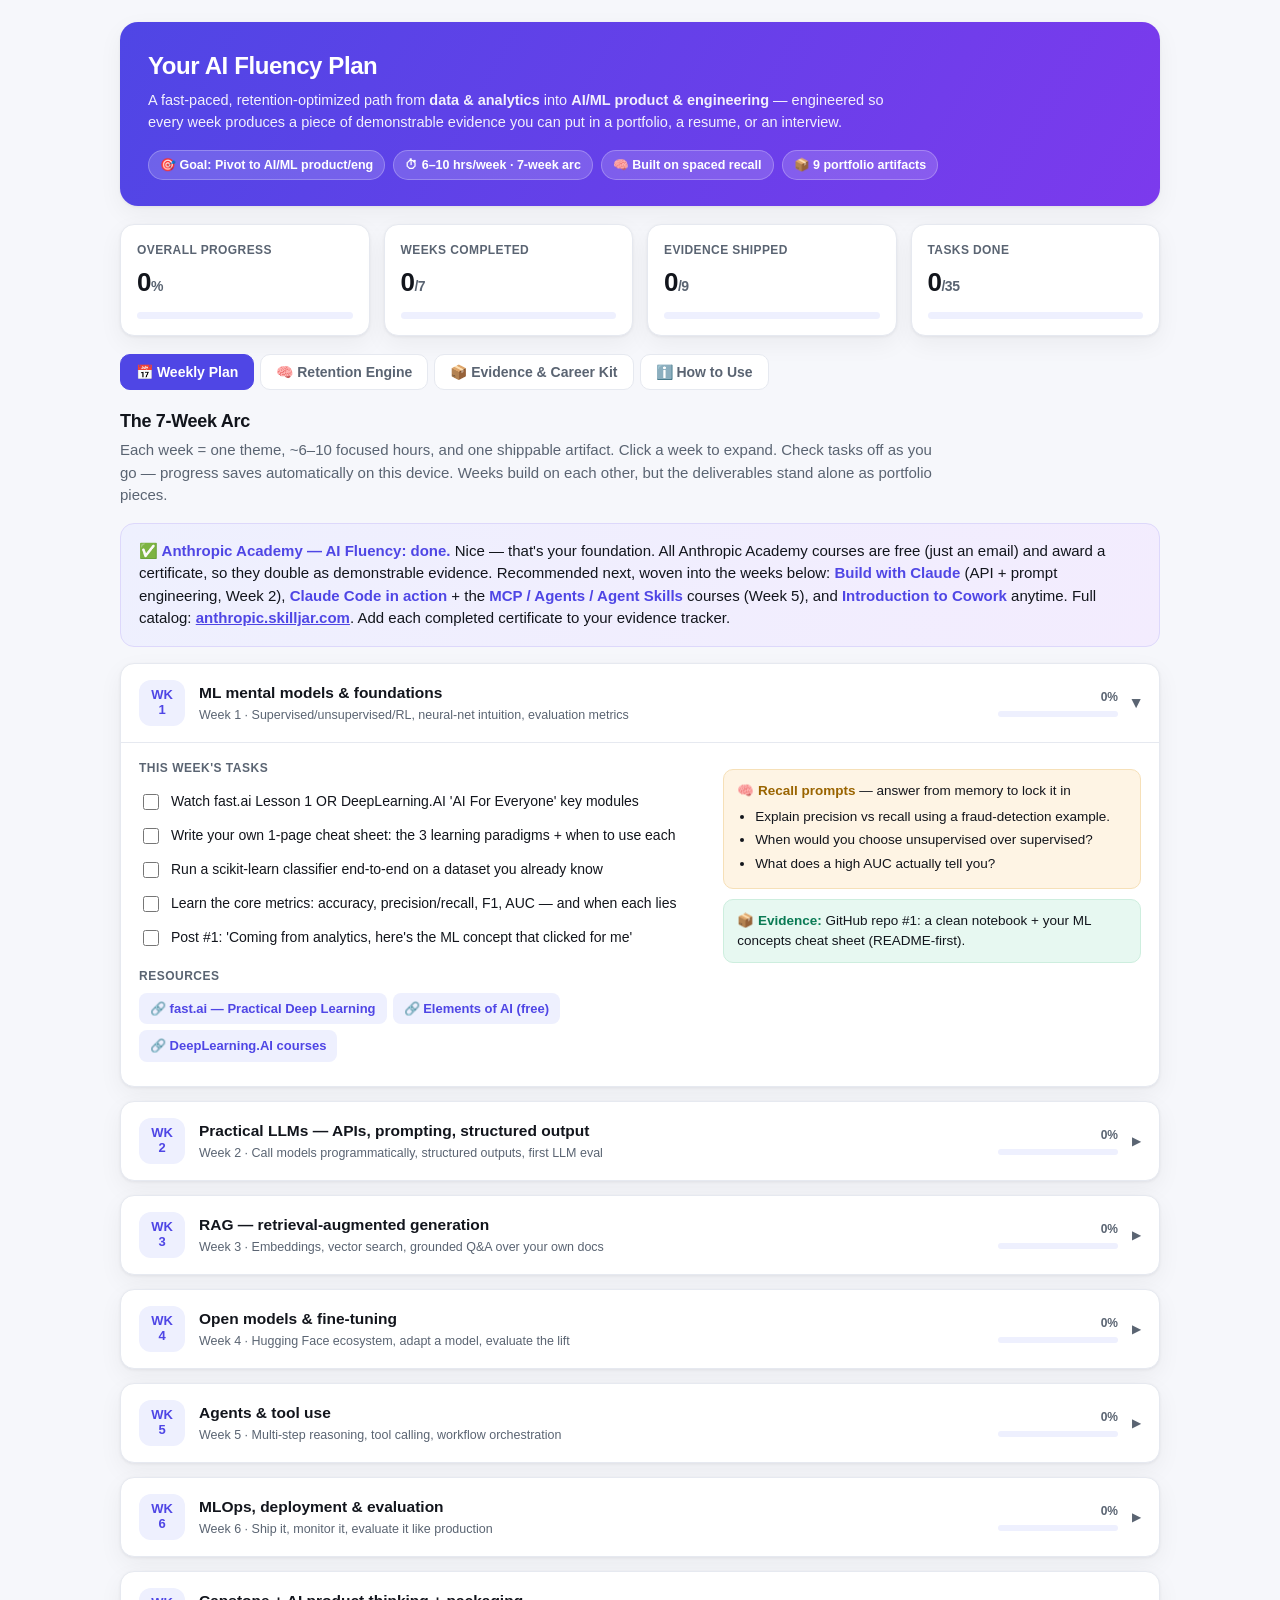
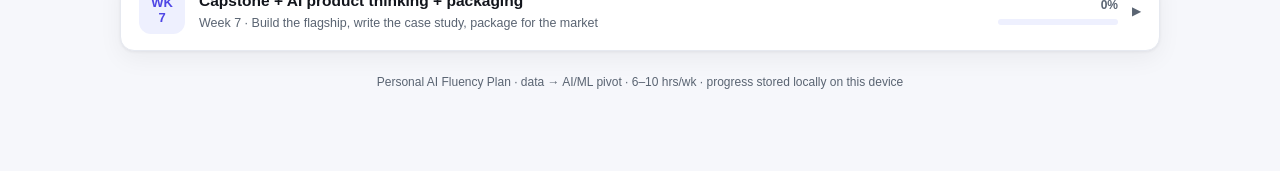
==== ai-fluency-plan.html @ b5ba2427 "chore: add three AI HTML files" ====
<!DOCTYPE html>
<html lang="en">
<head>
<meta charset="UTF-8">
<meta name="viewport" content="width=device-width, initial-scale=1.0">
<title>AI Fluency Plan — Data → AI/ML</title>
<style>
  :root{
    color-scheme: light;
    --bg:#f6f7fb; --card:#ffffff; --ink:#12151c; --sub:#5a6472;
    --line:#e6e9f0; --brand:#4f46e5; --brand2:#7c3aed; --brand-soft:#eef0fe;
    --green:#10b981; --green-soft:#e7f8f1; --amber:#f59e0b; --amber-soft:#fef4e4;
    --blue:#2563eb; --shadow:0 1px 3px rgba(18,21,28,.06),0 8px 24px rgba(18,21,28,.05);
  }
  *{box-sizing:border-box}
  body{margin:0;background:var(--bg);color:var(--ink);font-family:-apple-system,BlinkMacSystemFont,"Segoe UI",Roboto,Helvetica,Arial,sans-serif;line-height:1.5;font-size:15px}
  .wrap{max-width:1080px;margin:0 auto;padding:22px 20px 80px}
  header.hero{background:linear-gradient(120deg,#4f46e5,#7c3aed);color:#fff;border-radius:18px;padding:26px 28px;box-shadow:var(--shadow)}
  header.hero h1{margin:0 0 6px;font-size:24px;letter-spacing:-.4px}
  header.hero p{margin:0;opacity:.92;font-size:14.5px;max-width:760px}
  .hero-meta{display:flex;flex-wrap:wrap;gap:8px;margin-top:16px}
  .chip{background:rgba(255,255,255,.16);border:1px solid rgba(255,255,255,.25);padding:5px 11px;border-radius:999px;font-size:12.5px;font-weight:600}
  .kpis{display:grid;grid-template-columns:repeat(4,1fr);gap:14px;margin:18px 0}
  .kpi{background:var(--card);border:1px solid var(--line);border-radius:14px;padding:16px;box-shadow:var(--shadow)}
  .kpi .lab{font-size:12px;color:var(--sub);font-weight:600;text-transform:uppercase;letter-spacing:.4px}
  .kpi .val{font-size:26px;font-weight:800;letter-spacing:-.5px;margin-top:4px}
  .kpi .val span{font-size:14px;color:var(--sub);font-weight:600}
  .bar{height:7px;background:var(--brand-soft);border-radius:99px;overflow:hidden;margin-top:10px}
  .bar>i{display:block;height:100%;background:linear-gradient(90deg,var(--brand),var(--brand2));width:0;transition:width .5s}
  nav.tabs{display:flex;gap:6px;flex-wrap:wrap;margin:6px 0 18px}
  nav.tabs button{border:1px solid var(--line);background:var(--card);color:var(--sub);padding:9px 15px;border-radius:10px;font-size:14px;font-weight:600;cursor:pointer;transition:.15s}
  nav.tabs button:hover{border-color:#cfd4e2}
  nav.tabs button.active{background:var(--brand);border-color:var(--brand);color:#fff}
  section.panel{display:none;animation:fade .25s}
  section.panel.active{display:block}
  @keyframes fade{from{opacity:0;transform:translateY(4px)}to{opacity:1}}
  h2.sec{font-size:18px;margin:4px 0 4px;letter-spacing:-.3px}
  p.lead{color:var(--sub);margin:0 0 16px;max-width:820px}
  .week{background:var(--card);border:1px solid var(--line);border-radius:14px;margin-bottom:14px;box-shadow:var(--shadow);overflow:hidden}
  .week>.head{display:flex;align-items:center;gap:14px;padding:16px 18px;cursor:pointer;user-select:none}
  .wk-num{flex:0 0 auto;width:46px;height:46px;border-radius:12px;background:var(--brand-soft);color:var(--brand);display:flex;align-items:center;justify-content:center;font-weight:800;font-size:13px;text-align:center;line-height:1.1}
  .wk-title{flex:1;min-width:0}
  .wk-title h3{margin:0;font-size:15.5px}
  .wk-title .meta{color:var(--sub);font-size:12.5px;margin-top:2px}
  .wk-prog{flex:0 0 120px;text-align:right}
  .wk-prog .p{font-size:12px;color:var(--sub);font-weight:700}
  .mini{height:6px;background:var(--brand-soft);border-radius:99px;overflow:hidden;margin-top:5px}
  .mini>i{display:block;height:100%;background:linear-gradient(90deg,var(--green),#34d399);width:0;transition:width .4s}
  .caret{flex:0 0 auto;color:var(--sub);transition:.2s;font-size:12px}
  .week.open .caret{transform:rotate(90deg)}
  .week>.body{display:none;padding:2px 18px 18px;border-top:1px solid var(--line)}
  .week.open>.body{display:block}
  .grid2{display:grid;grid-template-columns:1.35fr 1fr;gap:20px;margin-top:14px}
  .block h4{margin:0 0 8px;font-size:12px;text-transform:uppercase;letter-spacing:.5px;color:var(--sub)}
  ul.checks{list-style:none;padding:0;margin:0}
  ul.checks li{display:flex;gap:9px;align-items:flex-start;padding:6px 0;font-size:14px}
  ul.checks li input{margin-top:3px;width:16px;height:16px;accent-color:var(--brand);cursor:pointer;flex:0 0 auto}
  ul.checks li label{cursor:pointer}
  ul.checks li.done label{text-decoration:line-through;color:var(--sub)}
  .res a{display:inline-flex;align-items:center;gap:6px;background:var(--brand-soft);color:var(--brand);text-decoration:none;padding:6px 11px;border-radius:8px;font-size:13px;font-weight:600;margin:0 6px 6px 0}
  .res a:hover{background:#e2e5fd}
  .evidence{background:var(--green-soft);border:1px solid #cdeede;border-radius:10px;padding:11px 13px;font-size:13.5px;margin-top:10px}
  .evidence b{color:#0a7a54}
  .recall{background:var(--amber-soft);border:1px solid #f6e0b8;border-radius:10px;padding:11px 13px;font-size:13.5px;margin-top:10px}
  .recall b{color:#9a6400}
  .recall ul{margin:6px 0 0;padding-left:18px}
  .recall li{margin:3px 0}
  .cards{display:grid;grid-template-columns:repeat(2,1fr);gap:14px}
  .info{background:var(--card);border:1px solid var(--line);border-radius:14px;padding:16px 18px;box-shadow:var(--shadow)}
  .info h3{margin:0 0 6px;font-size:15px}
  .info p{margin:0;color:var(--sub);font-size:13.5px}
  .info ul{margin:8px 0 0;padding-left:18px;font-size:13.5px}
  .info ul li{margin:5px 0}
  table.srt{width:100%;border-collapse:collapse;font-size:13.5px;margin-top:6px}
  table.srt th,table.srt td{text-align:left;padding:9px 10px;border-bottom:1px solid var(--line)}
  table.srt th{font-size:11.5px;text-transform:uppercase;letter-spacing:.4px;color:var(--sub)}
  .port li{display:flex;gap:10px;align-items:flex-start;padding:11px 0;border-bottom:1px solid var(--line);font-size:14px}
  .port li:last-child{border:none}
  .port input{margin-top:2px;width:17px;height:17px;accent-color:var(--green);cursor:pointer;flex:0 0 auto}
  .port .t{font-weight:600}
  .port .d{color:var(--sub);font-size:13px;margin-top:2px}
  .port li.done .t{text-decoration:line-through;color:var(--sub)}
  .foot{margin-top:22px;text-align:center;color:var(--sub);font-size:12px}
  .resetbtn{background:none;border:1px solid var(--line);color:var(--sub);padding:6px 12px;border-radius:8px;font-size:12px;cursor:pointer}
  .callout{background:linear-gradient(120deg,#eef0fe,#f3ecfe);border:1px solid #ddd8fb;border-radius:14px;padding:16px 18px;margin-bottom:16px}
  .callout b{color:var(--brand)}
  @media(max-width:760px){.kpis{grid-template-columns:repeat(2,1fr)}.grid2{grid-template-columns:1fr}.cards{grid-template-columns:1fr}.wk-prog{flex-basis:80px}}
</style>
</head>
<body>
<div class="wrap">
  <header class="hero">
    <h1>Your AI Fluency Plan</h1>
    <p>A fast-paced, retention-optimized path from <b>data &amp; analytics</b> into <b>AI/ML product &amp; engineering</b> — engineered so every week produces a piece of demonstrable evidence you can put in a portfolio, a resume, or an interview.</p>
    <div class="hero-meta">
      <span class="chip">🎯 Goal: Pivot to AI/ML product/eng</span>
      <span class="chip">⏱ 6–10 hrs/week · 7-week arc</span>
      <span class="chip">🧠 Built on spaced recall</span>
      <span class="chip">📦 9 portfolio artifacts</span>
    </div>
  </header>

  <div class="kpis">
    <div class="kpi"><div class="lab">Overall progress</div><div class="val" id="kOverall">0<span>%</span></div><div class="bar"><i id="kOverallBar"></i></div></div>
    <div class="kpi"><div class="lab">Weeks completed</div><div class="val" id="kWeeks">0<span>/7</span></div><div class="bar"><i id="kWeeksBar"></i></div></div>
    <div class="kpi"><div class="lab">Evidence shipped</div><div class="val" id="kPort">0<span>/9</span></div><div class="bar"><i id="kPortBar"></i></div></div>
    <div class="kpi"><div class="lab">Tasks done</div><div class="val" id="kTasks">0<span>/0</span></div><div class="bar"><i id="kTasksBar"></i></div></div>
  </div>

  <nav class="tabs">
    <button class="active" data-tab="plan">📅 Weekly Plan</button>
    <button data-tab="retain">🧠 Retention Engine</button>
    <button data-tab="port">📦 Evidence &amp; Career Kit</button>
    <button data-tab="how">ℹ️ How to Use</button>
  </nav>

  <section class="panel active" id="plan">
    <h2 class="sec">The 7-Week Arc</h2>
    <p class="lead">Each week = one theme, ~6–10 focused hours, and one shippable artifact. Click a week to expand. Check tasks off as you go — progress saves automatically on this device. Weeks build on each other, but the deliverables stand alone as portfolio pieces.</p>
    <div class="callout">
      <b>✅ Anthropic Academy — AI Fluency: done.</b> Nice — that's your foundation. All Anthropic Academy courses are free (just an email) and award a certificate, so they double as demonstrable evidence. Recommended next, woven into the weeks below: <b>Build with Claude</b> (API + prompt engineering, Week 2), <b>Claude Code in action</b> + the <b>MCP / Agents / Agent Skills</b> courses (Week 5), and <b>Introduction to Cowork</b> anytime. Full catalog: <a href="https://anthropic.skilljar.com/" target="_blank" rel="noopener" style="color:var(--brand);font-weight:700">anthropic.skilljar.com</a>. Add each completed certificate to your evidence tracker.
    </div>
    <div id="weeks"></div>
  </section>

  <section class="panel" id="retain">
    <h2 class="sec">Retention Engine — learn fast <em>and</em> keep it</h2>
    <p class="lead">Speed without retention is wasted effort. This plan bakes in four evidence-based mechanisms. The single highest-leverage habit: after every session, spend 10 minutes recalling from memory before you look at notes.</p>

    <div class="callout">
      <b>The daily 4-step loop (≈90 min/session, 4 sessions/week):</b> 1) Warm-up — 5-min recall of last session from memory. 2) Learn — one focused concept or build. 3) Do — apply it in code immediately, no passive watching. 4) Encode — write a 3-sentence "what I learned + where it breaks" note and schedule a review.
    </div>

    <div class="cards">
      <div class="info">
        <h3>1 · Active recall &gt; re-reading</h3>
        <p>Testing yourself is the strongest driver of long-term memory. Never re-watch a lecture — close it and reconstruct it.</p>
        <ul>
          <li>End each session by answering that week's recall prompts <em>from memory</em>.</li>
          <li>Keep a running "questions I couldn't answer" list — that's your next study target.</li>
          <li>Turn key facts into flashcards (Anki) — 10 high-quality cards/week max.</li>
        </ul>
      </div>
      <div class="info">
        <h3>2 · Spaced repetition</h3>
        <p>Review on an expanding schedule so memories are refreshed just before they fade. Apply to each week's core concepts.</p>
        <table class="srt">
          <tr><th>Review</th><th>When</th><th>How (≈10 min)</th></tr>
          <tr><td>R1</td><td>Day +1</td><td>Recall prompts from memory</td></tr>
          <tr><td>R2</td><td>Day +3</td><td>Re-run the code from scratch</td></tr>
          <tr><td>R3</td><td>Day +7</td><td>Explain it to someone / a post</td></tr>
          <tr><td>R4</td><td>Day +21</td><td>Apply it in a new mini-context</td></tr>
        </table>
      </div>
      <div class="info">
        <h3>3 · Learn by building (project-first)</h3>
        <p>Your data background means you learn fastest by shipping. Every week's concept is anchored to a concrete build, not a certificate. The build <em>is</em> the study.</p>
        <ul>
          <li>Type the code yourself — never copy-paste whole notebooks.</li>
          <li>Deliberately break it, then fix it. Debugging cements understanding.</li>
          <li>Push every build to GitHub the same day.</li>
        </ul>
      </div>
      <div class="info">
        <h3>4 · Teach it (Feynman + build-in-public)</h3>
        <p>Explaining forces you to find the gaps — and doubles as career evidence: a public learning trail is itself a hiring signal.</p>
        <ul>
          <li>One short LinkedIn/blog post per week: "What I built + one thing that surprised me."</li>
          <li>If you can't explain it simply, you haven't learned it yet — go back.</li>
          <li>Interleave: mix old and new topics in each recall so retrieval stays effortful (that's the point).</li>
        </ul>
      </div>
    </div>
  </section>

  <section class="panel" id="port">
    <h2 class="sec">Demonstrable Evidence Tracker</h2>
    <p class="lead">These are artifacts a hiring manager can actually click. Ship them as you finish the matching weeks — by week 7 you have a coherent portfolio telling one story: <em>a data pro who can build, deploy, and reason about AI products.</em></p>
    <div class="info" style="margin-bottom:16px"><ul class="port" id="portList"></ul></div>

    <h2 class="sec">Career-Move Kit</h2>
    <p class="lead">Turn the artifacts into offers.</p>
    <div class="cards">
      <div class="info">
        <h3>Positioning</h3>
        <p>Your edge in 2026 isn't raw AI skill — it's the <b>intersection of AI + your domain analytics expertise</b>. Lead with that everywhere.</p>
        <ul>
          <li>Headline: "Data/analytics pro building production AI — RAG, LLM apps, evals."</li>
          <li>Reframe past analytics wins as AI-adjacent: data quality, metrics, experimentation.</li>
        </ul>
      </div>
      <div class="info">
        <h3>Proof pieces to link</h3>
        <ul>
          <li>GitHub with 4–5 clean, README-first repos.</li>
          <li>One deployed live demo (Hugging Face Spaces / Streamlit).</li>
          <li>A capstone case study written like a PRD: problem → data → model → eval → impact.</li>
        </ul>
      </div>
      <div class="info">
        <h3>For the AI Product path</h3>
        <ul>
          <li>Speak MLOps, feedback loops, eval, and data quality fluently.</li>
          <li>Write one "AI feature spec": scope, risks, metrics, guardrails.</li>
          <li>Practice the "how would you evaluate this model?" interview question.</li>
        </ul>
      </div>
      <div class="info">
        <h3>For the AI Eng path</h3>
        <ul>
          <li>Depth on Python, one cloud (AWS/GCP/Azure), Docker, and a CI step.</li>
          <li>Show a served model + monitoring, not just a notebook.</li>
          <li>Do a few LLM/ML system-design mocks before applying.</li>
        </ul>
      </div>
    </div>
  </section>

  <section class="panel" id="how">
    <h2 class="sec">How to run this plan</h2>
    <div class="info" style="margin-bottom:14px">
      <ul>
        <li><b>Cadence:</b> 4 sessions/week × ~90 min + one 1-hour weekly review/ship ≈ 7 hrs — the middle of your 6–10 range, with room to push.</li>
        <li><b>Non-negotiable:</b> every week ends with something pushed to GitHub and one public post. No shipping, no moving on.</li>
        <li><b>Progress saves</b> to this browser automatically. Re-open the artifact anytime and hit <b>Reload</b> in the header to refresh.</li>
        <li><b>Order matters</b> for weeks 1–4 (they compound). Weeks 5–6 can swap by target role: Agents-heavy for product, MLOps-heavy for engineering.</li>
        <li><b>Stuck?</b> Timebox debugging to 30 min, then write down the blocker and move on — recalling the blocker is itself learning.</li>
      </ul>
    </div>
    <div style="text-align:right"><button class="resetbtn" id="reset">Reset all progress</button></div>
  </section>

  <div class="foot">Personal AI Fluency Plan · data → AI/ML pivot · 6–10 hrs/wk · progress stored locally on this device</div>
</div>

<script>
const DATA = [
 {
  id:"w1", title:"ML mental models & foundations",
  meta:"Week 1 · Supervised/unsupervised/RL, neural-net intuition, evaluation metrics",
  tasks:[
    "Watch fast.ai Lesson 1 OR DeepLearning.AI 'AI For Everyone' key modules",
    "Write your own 1-page cheat sheet: the 3 learning paradigms + when to use each",
    "Run a scikit-learn classifier end-to-end on a dataset you already know",
    "Learn the core metrics: accuracy, precision/recall, F1, AUC — and when each lies",
    "Post #1: 'Coming from analytics, here's the ML concept that clicked for me'"
  ],
  res:[
    ["fast.ai — Practical Deep Learning","https://course.fast.ai/"],
    ["Elements of AI (free)","https://www.elementsofai.com/"],
    ["DeepLearning.AI courses","https://www.deeplearning.ai/courses/"]
  ],
  recall:["Explain precision vs recall using a fraud-detection example.","When would you choose unsupervised over supervised?","What does a high AUC actually tell you?"],
  evidence:"GitHub repo #1: a clean notebook + your ML concepts cheat sheet (README-first)."
 },
 {
  id:"w2", title:"Practical LLMs — APIs, prompting, structured output",
  meta:"Week 2 · Call models programmatically, structured outputs, first LLM eval",
  tasks:[
    "Call an LLM API from Python; parse and handle responses robustly",
    "Get structured (JSON/schema) outputs and validate them",
    "Build a small tool: e.g. an LLM that classifies or summarizes your own data",
    "Write 5 test cases and eval the outputs — measure, don't vibe-check",
    "Post #2: your first working LLM app + one failure mode you found"
  ],
  res:[
    ["Anthropic Academy — Build with Claude (API + prompting)","https://www.anthropic.com/learn/build-with-claude"],
    ["Anthropic Academy — all free courses","https://anthropic.skilljar.com/"],
    ["Hugging Face — Learn hub","https://huggingface.co/learn"],
    ["DeepLearning.AI short courses","https://www.deeplearning.ai/short-courses/"]
  ],
  recall:["Why do structured outputs matter for production apps?","What's a hallucination and how did you detect one?","How would you write a minimal eval for an LLM task?"],
  evidence:"GitHub repo #2: a working LLM micro-app with a tiny eval script."
 },
 {
  id:"w3", title:"RAG — retrieval-augmented generation",
  meta:"Week 3 · Embeddings, vector search, grounded Q&A over your own docs",
  tasks:[
    "Learn embeddings: what they are, how similarity search works",
    "Chunk + embed a document set you care about; store in a vector index",
    "Build a retrieval → prompt → answer pipeline that cites its sources",
    "Evaluate retrieval quality (relevance) separately from answer quality",
    "Post #3: 'I built a doc-Q&A over [your domain] — here's what broke'"
  ],
  res:[
    ["DeepLearning.AI — RAG / Advanced RAG","https://www.deeplearning.ai/short-courses/"],
    ["Hugging Face LLM Course","https://huggingface.co/learn/llm-course"]
  ],
  recall:["Walk through the full RAG pipeline end to end.","Why does chunking strategy affect answer quality?","How do you evaluate retrieval vs generation separately?"],
  evidence:"GitHub repo #3: a RAG app over your own data + a short retrieval-eval writeup. Strong interview centerpiece."
 },
 {
  id:"w4", title:"Open models & fine-tuning",
  meta:"Week 4 · Hugging Face ecosystem, adapt a model, evaluate the lift",
  tasks:[
    "Load and run an open model from Hugging Face locally or in Colab",
    "Fine-tune / adapt a small model (or use LoRA) on a focused task",
    "Compare base vs tuned with a held-out eval set — quantify the gain",
    "Document cost/latency/quality tradeoffs of open vs API models",
    "Post #4: base vs fine-tuned results, with the metric that mattered"
  ],
  res:[
    ["Hugging Face LLM Course","https://huggingface.co/learn/llm-course"],
    ["Hugging Face — Models hub","https://huggingface.co/models"]
  ],
  recall:["When is fine-tuning worth it vs. RAG vs. prompting?","What is LoRA and why is it efficient?","How did you prove your tuned model was actually better?"],
  evidence:"GitHub repo #4: a fine-tuning notebook + before/after eval report."
 },
 {
  id:"w5", title:"Agents & tool use",
  meta:"Week 5 · Multi-step reasoning, tool calling, workflow orchestration",
  tasks:[
    "Build an agent that calls tools/functions to complete a multi-step task",
    "Add a tool that hits a real API or queries data (play to your SQL strength)",
    "Handle failure: retries, guardrails, and when NOT to use an agent",
    "Trace and log the agent's steps so you can debug its reasoning",
    "Post #5: your agent demo + where autonomy helped vs hurt"
  ],
  res:[
    ["Anthropic Academy — Claude Code in action","https://anthropic.skilljar.com/claude-code-in-action"],
    ["Anthropic Academy — MCP, Agents & Skills courses","https://anthropic.skilljar.com/"],
    ["Hugging Face — Agents course","https://huggingface.co/learn"],
    ["DeepLearning.AI — agentic short courses","https://www.deeplearning.ai/short-courses/"]
  ],
  recall:["What distinguishes an agent from a single LLM call?","Name two failure modes of agents and a mitigation for each.","When is a deterministic pipeline better than an agent?"],
  evidence:"GitHub repo #5: an agent demo (ideally using a data tool) with step tracing."
 },
 {
  id:"w6", title:"MLOps, deployment & evaluation",
  meta:"Week 6 · Ship it, monitor it, evaluate it like production",
  tasks:[
    "Deploy one earlier build as a live demo (HF Spaces / Streamlit)",
    "Containerize it with Docker and note what deployment actually requires",
    "Build a proper eval harness (a small test suite for model quality)",
    "Add basic monitoring/logging: latency, failures, output drift",
    "Post #6: 'From notebook to live app' — the deployment gap nobody mentions"
  ],
  res:[
    ["MLOps Zoomcamp (free)","https://github.com/DataTalksClub/mlops-zoomcamp"],
    ["Full Stack Deep Learning","https://fullstackdeeplearning.com/"],
    ["Hugging Face Spaces","https://huggingface.co/spaces"]
  ],
  recall:["What changes when a model goes from notebook to production?","How would you monitor an LLM app in production?","What belongs in an eval harness?"],
  evidence:"A LIVE deployed demo (public URL) + an eval harness in the repo. Your most convincing proof piece."
 },
 {
  id:"w7", title:"Capstone + AI product thinking + packaging",
  meta:"Week 7 · Build the flagship, write the case study, package for the market",
  tasks:[
    "Build a capstone fusing AI + your domain (e.g. an analytics-copilot / RAG over your industry)",
    "Write a PRD-style case study: problem → data → approach → eval → impact → risks",
    "Assemble a simple portfolio page linking all repos + the live demo",
    "Rewrite resume + LinkedIn around the AI+domain intersection; add keywords (RAG, LLM, evals, MLOps)",
    "Do 2 mock interviews: one 'evaluate this model' + one system-design; post capstone as Post #7"
  ],
  res:[
    ["Coursera Job Skills Report 2026","https://www.coursera.org/skills-reports/job-skills"],
    ["Hugging Face Spaces (host portfolio demo)","https://huggingface.co/spaces"]
  ],
  recall:["Pitch your capstone in 60 seconds to a hiring manager.","What are the top 3 risks of your AI system and your mitigations?","Which metric proves your capstone works, and why?"],
  evidence:"Capstone repo + live demo + written case study + updated resume/LinkedIn + portfolio page. Your full evidence package."
 }
];

const PORT = [
  ["ML concepts cheat sheet","Your own 1-pager — proves you can teach fundamentals (Week 1)"],
  ["LLM micro-app repo","API call + structured output + tiny eval (Week 2)"],
  ["RAG app over your own data","Grounded Q&A with source citations — interview centerpiece (Week 3)"],
  ["Fine-tuning + eval report","Base vs tuned, quantified (Week 4)"],
  ["Agent demo with tool use","Multi-step task + step tracing (Week 5)"],
  ["Live deployed demo + eval harness","Public URL — the most convincing proof (Week 6)"],
  ["Capstone + PRD-style case study","AI × your domain, written like a product doc (Week 7)"],
  ["Updated resume, LinkedIn & portfolio page","Positioned at the AI + analytics intersection (Week 7)"],
  ["Anthropic Academy certificates","AI Fluency (done) + Build with Claude, Claude Code, MCP/Agents — free, certificate-bearing proof"]
];

const KEY="aifluency_v1";
let state = JSON.parse(localStorage.getItem(KEY)||"{}");
function save(){localStorage.setItem(KEY,JSON.stringify(state));}

const weeksEl=document.getElementById("weeks");
DATA.forEach((w,wi)=>{
  const div=document.createElement("div");div.className="week";div.id=w.id;
  const tasksHtml=w.tasks.map((t,i)=>{
    const k=w.id+"_t"+i;const done=state[k]?"done":"";const chk=state[k]?"checked":"";
    return '<li class="'+done+'"><input type="checkbox" data-k="'+k+'" '+chk+'><label>'+t+'</label></li>';
  }).join("");
  const resHtml=w.res.map(r=>'<a href="'+r[1]+'" target="_blank" rel="noopener">🔗 '+r[0]+'</a>').join("");
  const recallHtml=w.recall.map(r=>'<li>'+r+'</li>').join("");
  div.innerHTML=
    '<div class="head">'+
      '<div class="wk-num">WK<br>'+(wi+1)+'</div>'+
      '<div class="wk-title"><h3>'+w.title+'</h3><div class="meta">'+w.meta+'</div></div>'+
      '<div class="wk-prog"><div class="p" id="p_'+w.id+'">0%</div><div class="mini"><i id="pb_'+w.id+'"></i></div></div>'+
      '<div class="caret">▶</div>'+
    '</div>'+
    '<div class="body"><div class="grid2">'+
        '<div class="block"><h4>This week\'s tasks</h4><ul class="checks">'+tasksHtml+'</ul>'+
          '<div class="block res" style="margin-top:12px"><h4>Resources</h4>'+resHtml+'</div></div>'+
        '<div class="block">'+
          '<div class="recall"><b>🧠 Recall prompts</b> — answer from memory to lock it in<ul>'+recallHtml+'</ul></div>'+
          '<div class="evidence"><b>📦 Evidence:</b> '+w.evidence+'</div>'+
        '</div>'+
      '</div></div>';
  weeksEl.appendChild(div);
});

const portEl=document.getElementById("portList");
PORT.forEach((p,i)=>{
  const k="port_"+i;const done=state[k]?"done":"";const chk=state[k]?"checked":"";
  const li=document.createElement("li");li.className=done;
  li.innerHTML='<input type="checkbox" data-k="'+k+'" '+chk+'><div><div class="t">'+p[0]+'</div><div class="d">'+p[1]+'</div></div>';
  portEl.appendChild(li);
});

document.querySelectorAll(".week .head").forEach(h=>{
  h.addEventListener("click",e=>{
    if(e.target.tagName==="A"||e.target.tagName==="INPUT")return;
    h.parentElement.classList.toggle("open");
  });
});
document.getElementById("w1").classList.add("open");

document.body.addEventListener("change",e=>{
  if(e.target.type==="checkbox"&&e.target.dataset.k){
    state[e.target.dataset.k]=e.target.checked;save();
    const li=e.target.closest("li");if(li)li.classList.toggle("done",e.target.checked);
    render();
  }
});

document.querySelectorAll("nav.tabs button").forEach(b=>{
  b.addEventListener("click",()=>{
    document.querySelectorAll("nav.tabs button").forEach(x=>x.classList.remove("active"));
    document.querySelectorAll("section.panel").forEach(x=>x.classList.remove("active"));
    b.classList.add("active");document.getElementById(b.dataset.tab).classList.add("active");
  });
});

document.getElementById("reset").addEventListener("click",()=>{
  if(confirm("Reset all progress on this device?")){state={};save();location.reload();}
});

function render(){
  let totalTasks=0,doneTasks=0,weeksDone=0;
  DATA.forEach(w=>{
    let wt=w.tasks.length,wd=0;
    w.tasks.forEach((t,i)=>{if(state[w.id+"_t"+i])wd++;});
    totalTasks+=wt;doneTasks+=wd;
    const pct=Math.round(wd/wt*100);
    const pEl=document.getElementById("p_"+w.id);const pbEl=document.getElementById("pb_"+w.id);
    if(pEl)pEl.textContent=pct+"%";if(pbEl)pbEl.style.width=pct+"%";
    if(wd===wt)weeksDone++;
  });
  let portDone=0;PORT.forEach((p,i)=>{if(state["port_"+i])portDone++;});
  const portTotal=PORT.length;
  const overall=Math.round(doneTasks/totalTasks*100);
  set("kOverall",overall,"%");document.getElementById("kOverallBar").style.width=overall+"%";
  set("kWeeks",weeksDone,"/7");document.getElementById("kWeeksBar").style.width=(weeksDone/7*100)+"%";
  set("kPort",portDone,"/"+portTotal);document.getElementById("kPortBar").style.width=(portDone/portTotal*100)+"%";
  set("kTasks",doneTasks,"/"+totalTasks);document.getElementById("kTasksBar").style.width=(doneTasks/totalTasks*100)+"%";
}
function set(id,val,suffix){document.getElementById(id).innerHTML=val+'<span>'+suffix+'</span>';}
render();
</script>
</body>
</html>
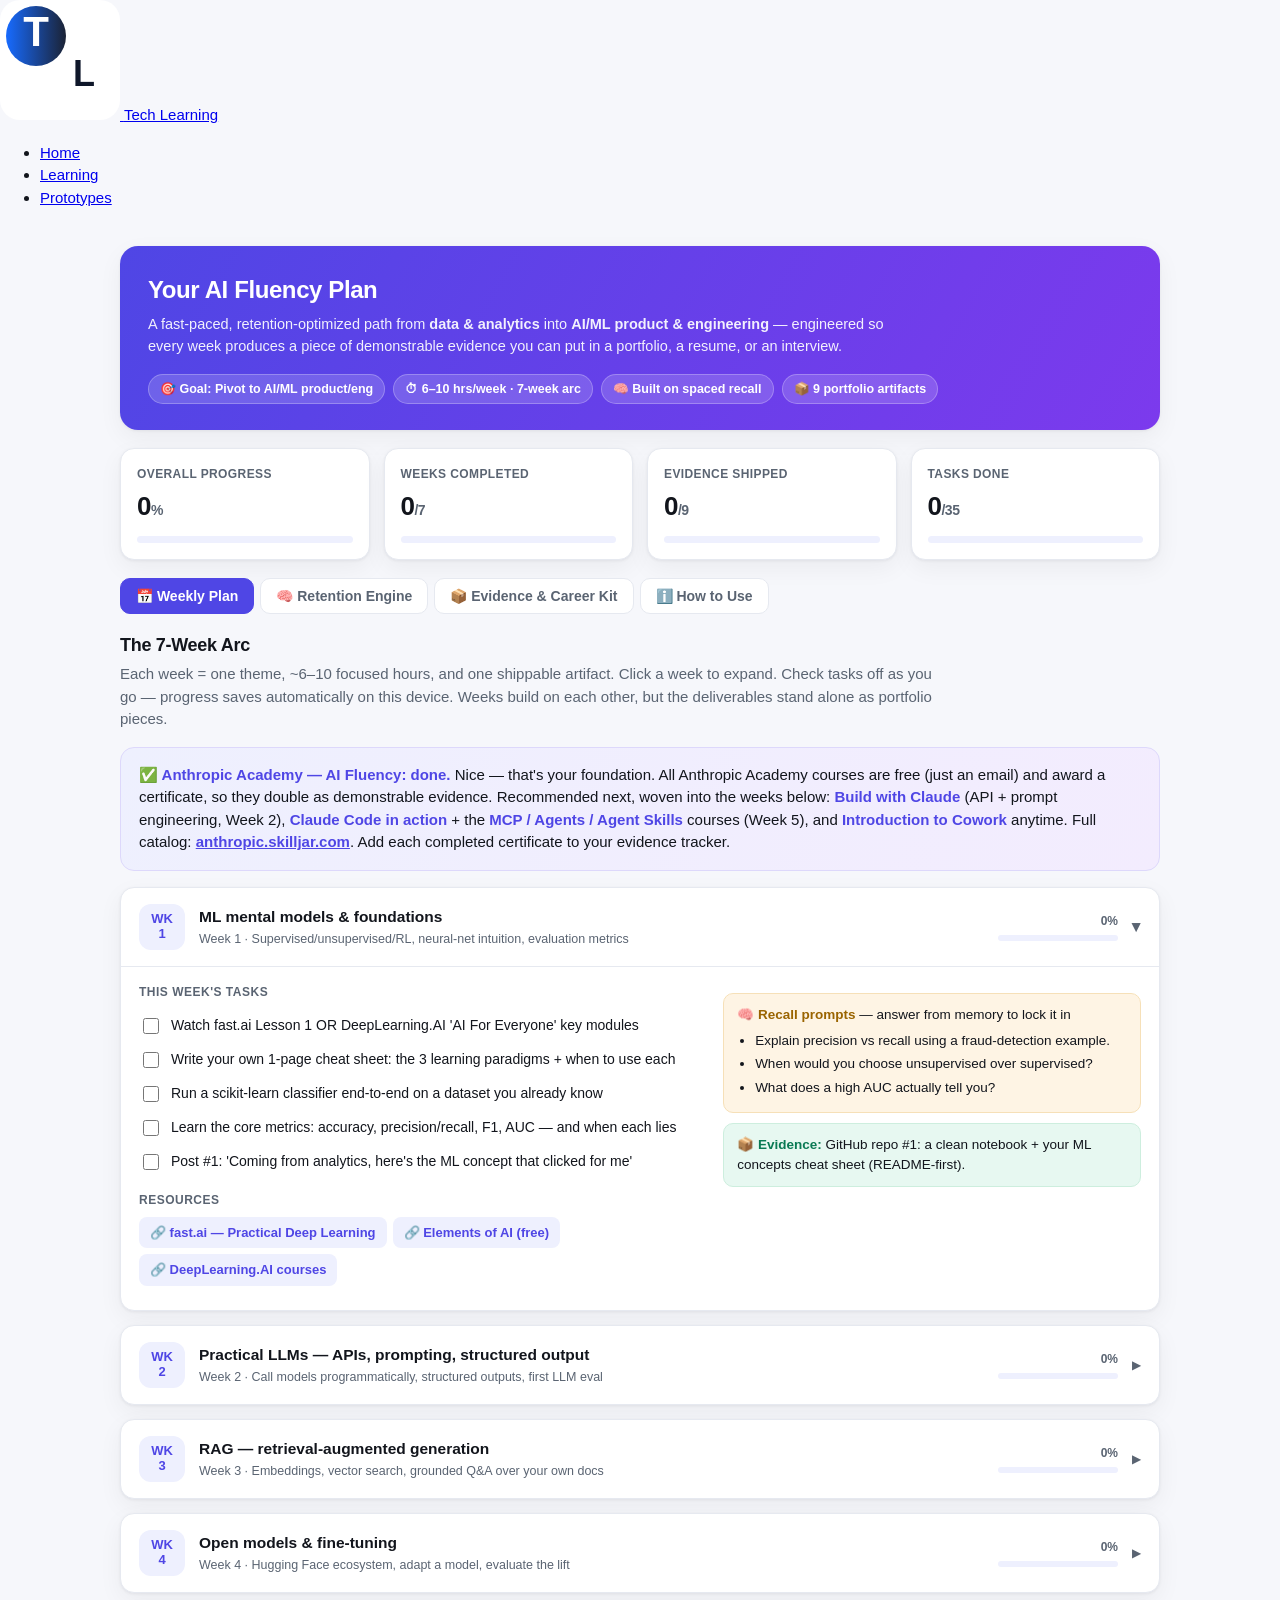
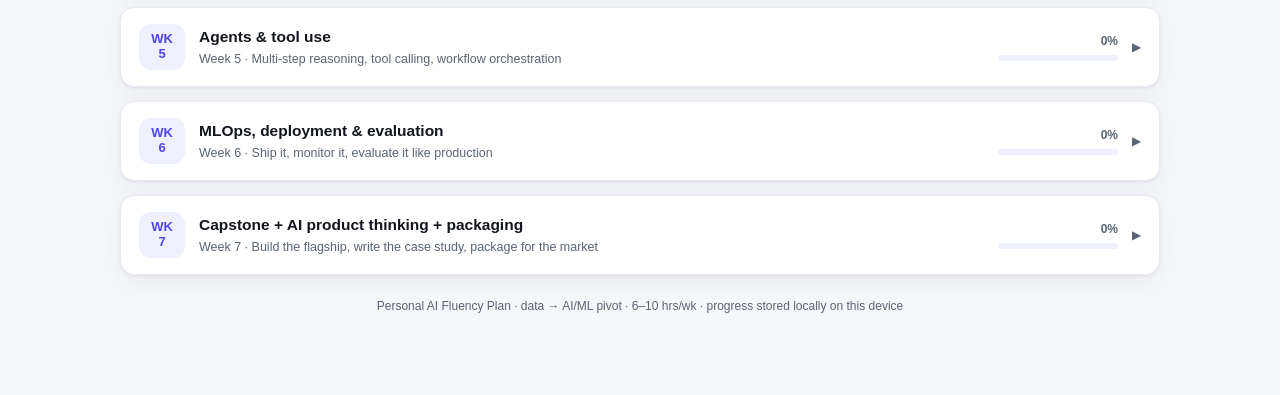
==== commit 0e3c8eaf: "feat: unify site layout and add learning & prototypes" ====
--- a/ai-fluency-plan.html
+++ b/ai-fluency-plan.html
@@ -88,6 +88,22 @@
 </style>
 </head>
 <body>
+<header class="site-header">
+  <div class="container header-inner">
+    <a class="brand" href="index.html">
+      <img src="assets/logo.svg" alt="Tech Learning" class="brand-logo">
+      <span class="brand-text">Tech Learning</span>
+    </a>
+    <nav class="nav">
+      <ul>
+        <li><a href="index.html">Home</a></li>
+        <li><a href="learning.html">Learning</a></li>
+        <li><a href="prototypes.html">Prototypes</a></li>
+      </ul>
+    </nav>
+  </div>
+</header>
+
 <div class="wrap">
   <header class="hero">
     <h1>Your AI Fluency Plan</h1>
